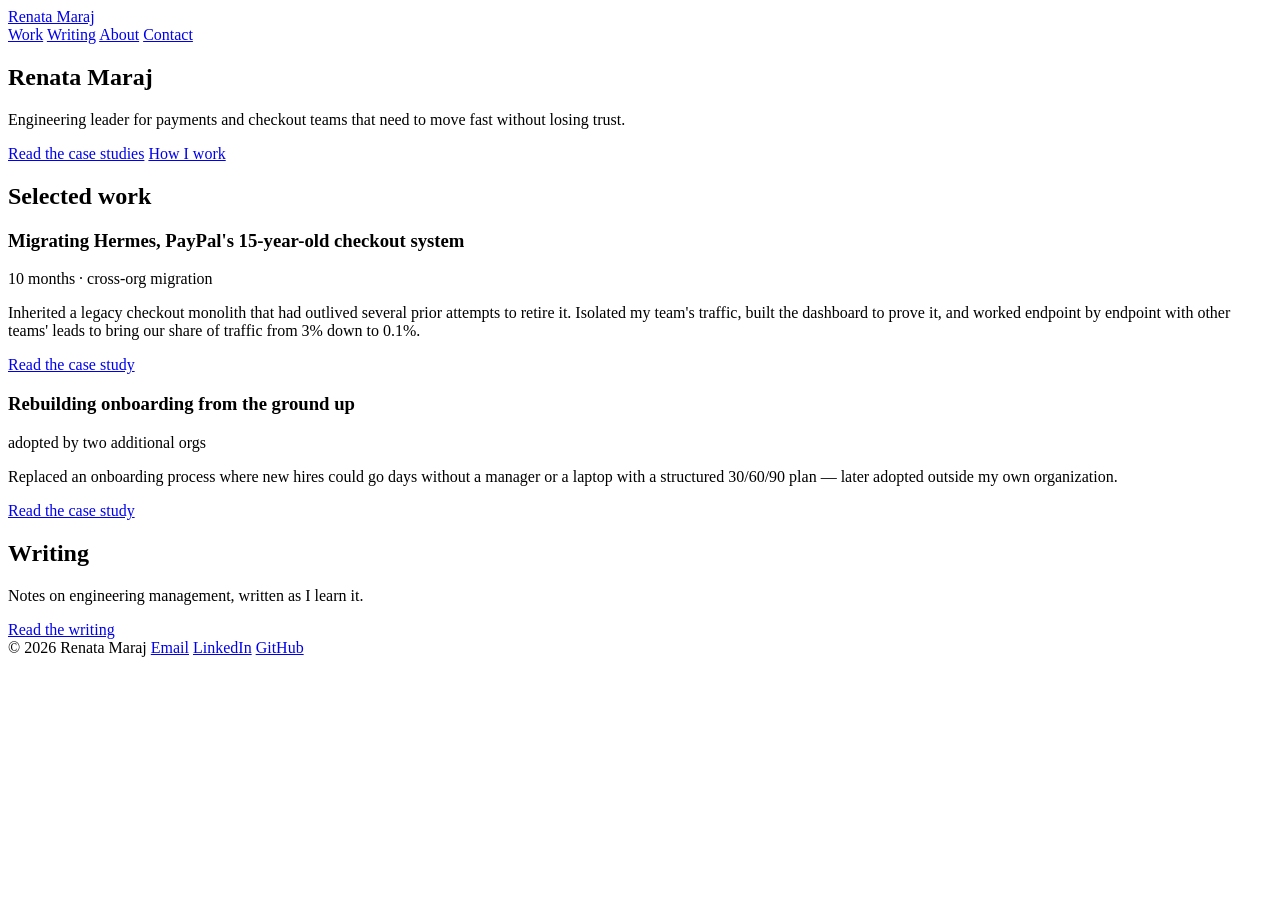
==== renatamaraj-site/index.html @ 4ddd9150 "Add files via upload" ====
<!doctype html>
<html lang="en">
<head>
<meta charset="utf-8">
<meta name="viewport" content="width=device-width, initial-scale=1">
<title>Renata Maraj — Engineering leader</title>
<meta name="description" content="Engineering leader for payments and checkout teams. Case studies, writing, and how to work with me.">
<link rel="preconnect" href="https://fonts.googleapis.com">
<link rel="preconnect" href="https://fonts.gstatic.com" crossorigin>
<link href="https://fonts.googleapis.com/css2?family=Newsreader:ital,wght@0,400;0,500;1,400&family=Inter:wght@400;500&display=swap" rel="stylesheet">
<link rel="stylesheet" href="/assets/style.css">
</head>
<body>
<div class="wrap">

  <header class="site-header">
    <a class="home-link" href="/">Renata Maraj</a>
    <nav>
      <a href="/work/">Work</a>
      <a href="/writing/">Writing</a>
      <a href="/about/">About</a>
      <a href="/contact/">Contact</a>
    </nav>
  </header>

  <main>
    <section class="hero">
      <h1>Renata Maraj</h1>
      <p>Engineering leader for payments and checkout teams that need to move fast without losing trust.</p>
      <div class="actions">
        <a href="/work/">Read the case studies</a>
        <a href="/about/">How I work</a>
      </div>
    </section>

    <section>
      <h2>Selected work</h2>

      <div class="work-item">
        <h3>Migrating Hermes, PayPal's 15-year-old checkout system</h3>
        <span class="meta">10 months · cross-org migration</span>
        <p>Inherited a legacy checkout monolith that had outlived several prior attempts to retire it. Isolated my team's traffic, built the dashboard to prove it, and worked endpoint by endpoint with other teams' leads to bring our share of traffic from 3% down to 0.1%.</p>
        <a class="read" href="/work/#hermes">Read the case study</a>
      </div>

      <div class="work-item">
        <h3>Rebuilding onboarding from the ground up</h3>
        <span class="meta">adopted by two additional orgs</span>
        <p>Replaced an onboarding process where new hires could go days without a manager or a laptop with a structured 30/60/90 plan — later adopted outside my own organization.</p>
        <a class="read" href="/work/#onboarding">Read the case study</a>
      </div>
    </section>

    <section>
      <h2>Writing</h2>
      <p style="color: var(--ink-soft); max-width: 56ch; margin: 0 0 1rem;">Notes on engineering management, written as I learn it.</p>
      <a class="read" href="/writing/">Read the writing</a>
    </section>
  </main>

  <footer class="site-footer">
    <span>© 2026 Renata Maraj</span>
    <span class="links">
      <a href="mailto:renatamaraj@gmail.com">Email</a>
      <a href="https://www.linkedin.com/in/renatamaraj/">LinkedIn</a>
      <a href="https://github.com/renatavmaraj">GitHub</a>
    </span>
  </footer>

</div>
</body>
</html>
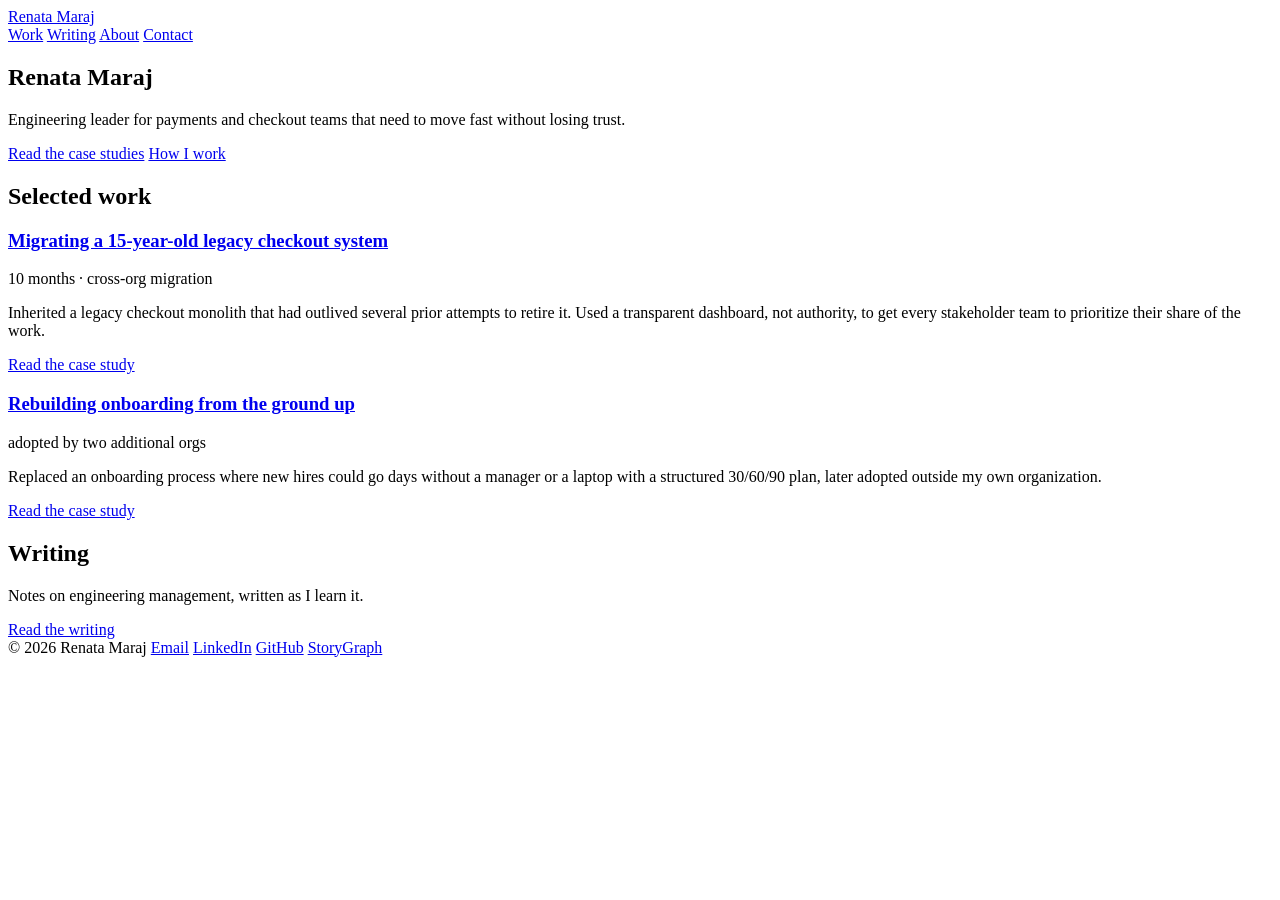
==== commit 70511e02: "Add files via upload" ====
--- a/renatamaraj-site/index.html
+++ b/renatamaraj-site/index.html
@@ -3,7 +3,7 @@
 <head>
 <meta charset="utf-8">
 <meta name="viewport" content="width=device-width, initial-scale=1">
-<title>Renata Maraj — Engineering leader</title>
+<title>Renata Maraj | Engineering leader</title>
 <meta name="description" content="Engineering leader for payments and checkout teams. Case studies, writing, and how to work with me.">
 <link rel="preconnect" href="https://fonts.googleapis.com">
 <link rel="preconnect" href="https://fonts.gstatic.com" crossorigin>
@@ -37,17 +37,17 @@
       <h2>Selected work</h2>
 
       <div class="work-item">
-        <h3>Migrating Hermes, PayPal's 15-year-old checkout system</h3>
+        <h3><a href="/work/legacy-system-migration/">Migrating a 15-year-old legacy checkout system</a></h3>
         <span class="meta">10 months · cross-org migration</span>
-        <p>Inherited a legacy checkout monolith that had outlived several prior attempts to retire it. Isolated my team's traffic, built the dashboard to prove it, and worked endpoint by endpoint with other teams' leads to bring our share of traffic from 3% down to 0.1%.</p>
-        <a class="read" href="/work/#hermes">Read the case study</a>
+        <p>Inherited a legacy checkout monolith that had outlived several prior attempts to retire it. Used a transparent dashboard, not authority, to get every stakeholder team to prioritize their share of the work.</p>
+        <a class="read" href="/work/legacy-system-migration/">Read the case study</a>
       </div>
 
       <div class="work-item">
-        <h3>Rebuilding onboarding from the ground up</h3>
+        <h3><a href="/work/onboarding-rebuild/">Rebuilding onboarding from the ground up</a></h3>
         <span class="meta">adopted by two additional orgs</span>
-        <p>Replaced an onboarding process where new hires could go days without a manager or a laptop with a structured 30/60/90 plan — later adopted outside my own organization.</p>
-        <a class="read" href="/work/#onboarding">Read the case study</a>
+        <p>Replaced an onboarding process where new hires could go days without a manager or a laptop with a structured 30/60/90 plan, later adopted outside my own organization.</p>
+        <a class="read" href="/work/onboarding-rebuild/">Read the case study</a>
       </div>
     </section>
 
@@ -64,6 +64,7 @@
       <a href="mailto:renatamaraj@gmail.com">Email</a>
       <a href="https://www.linkedin.com/in/renatamaraj/">LinkedIn</a>
       <a href="https://github.com/renatavmaraj">GitHub</a>
+      <a href="https://app.thestorygraph.com/profile/renatavmaraj">StoryGraph</a>
     </span>
   </footer>
 
